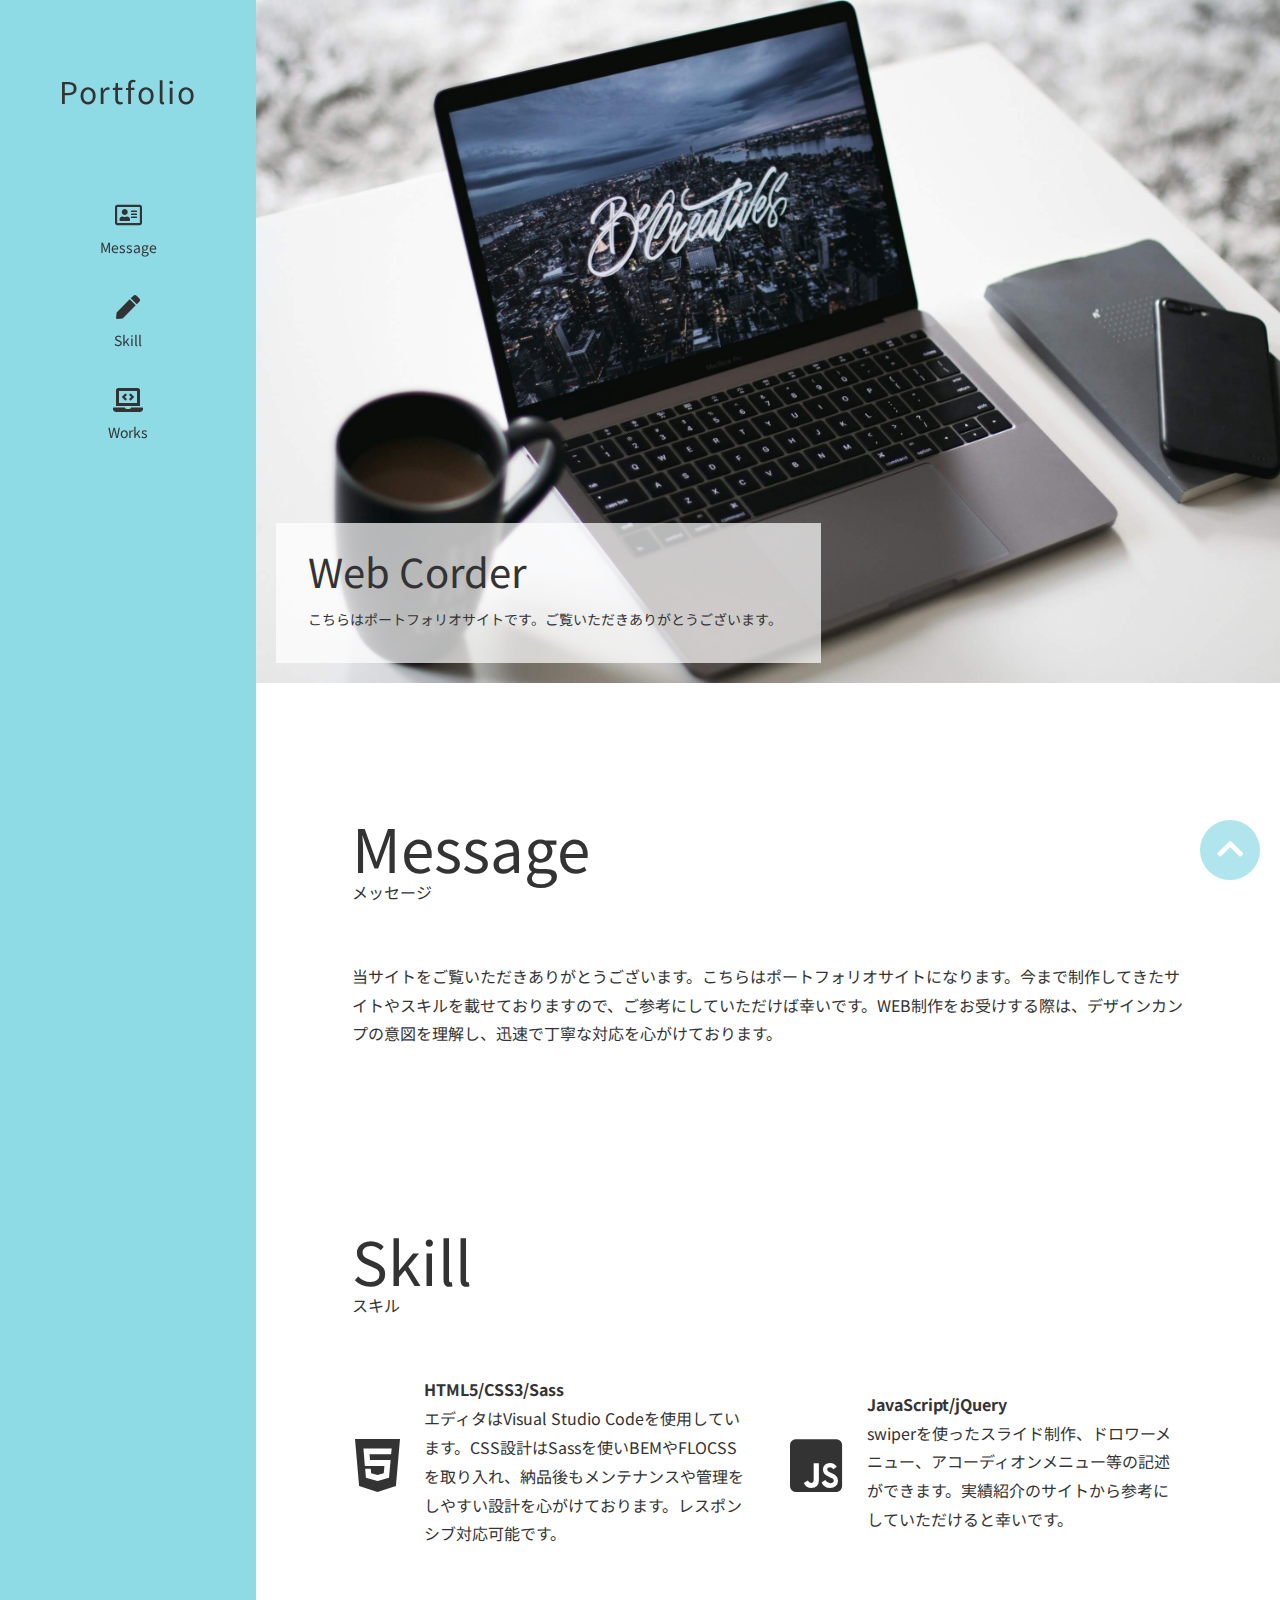
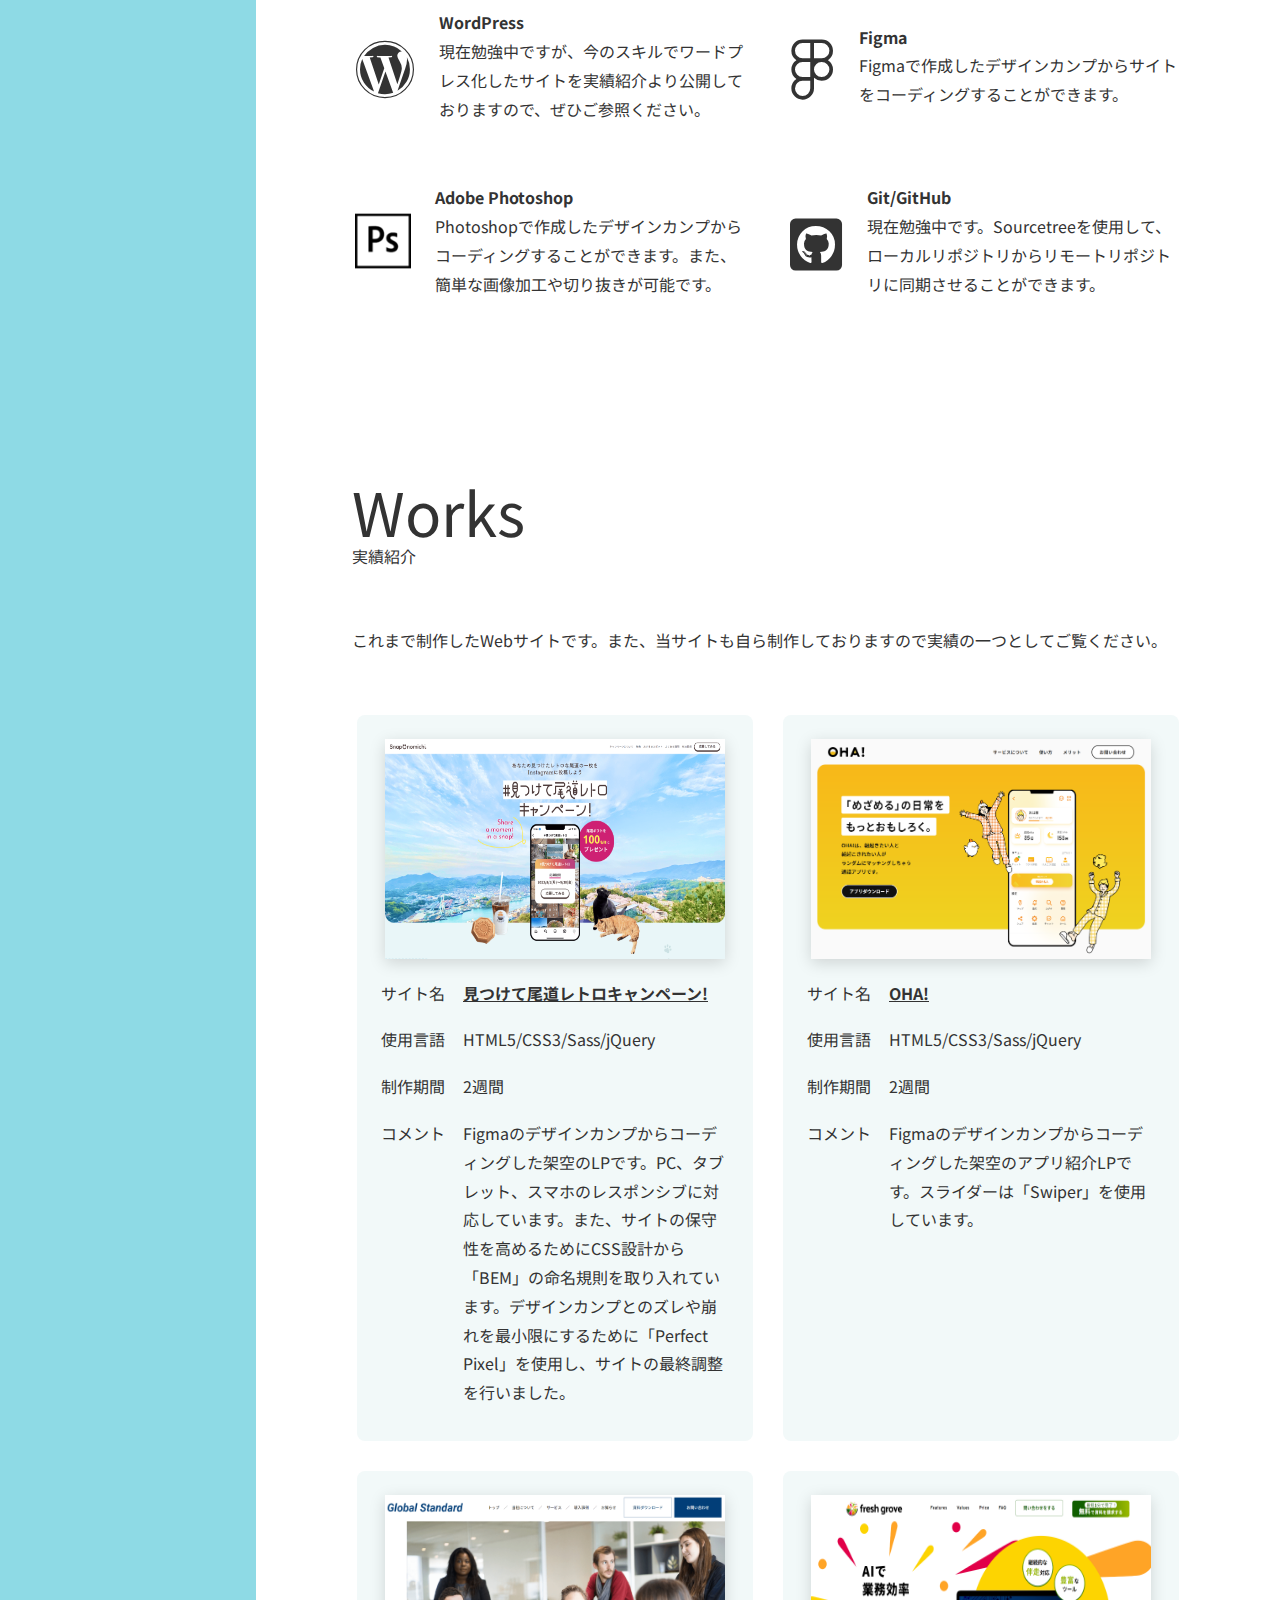
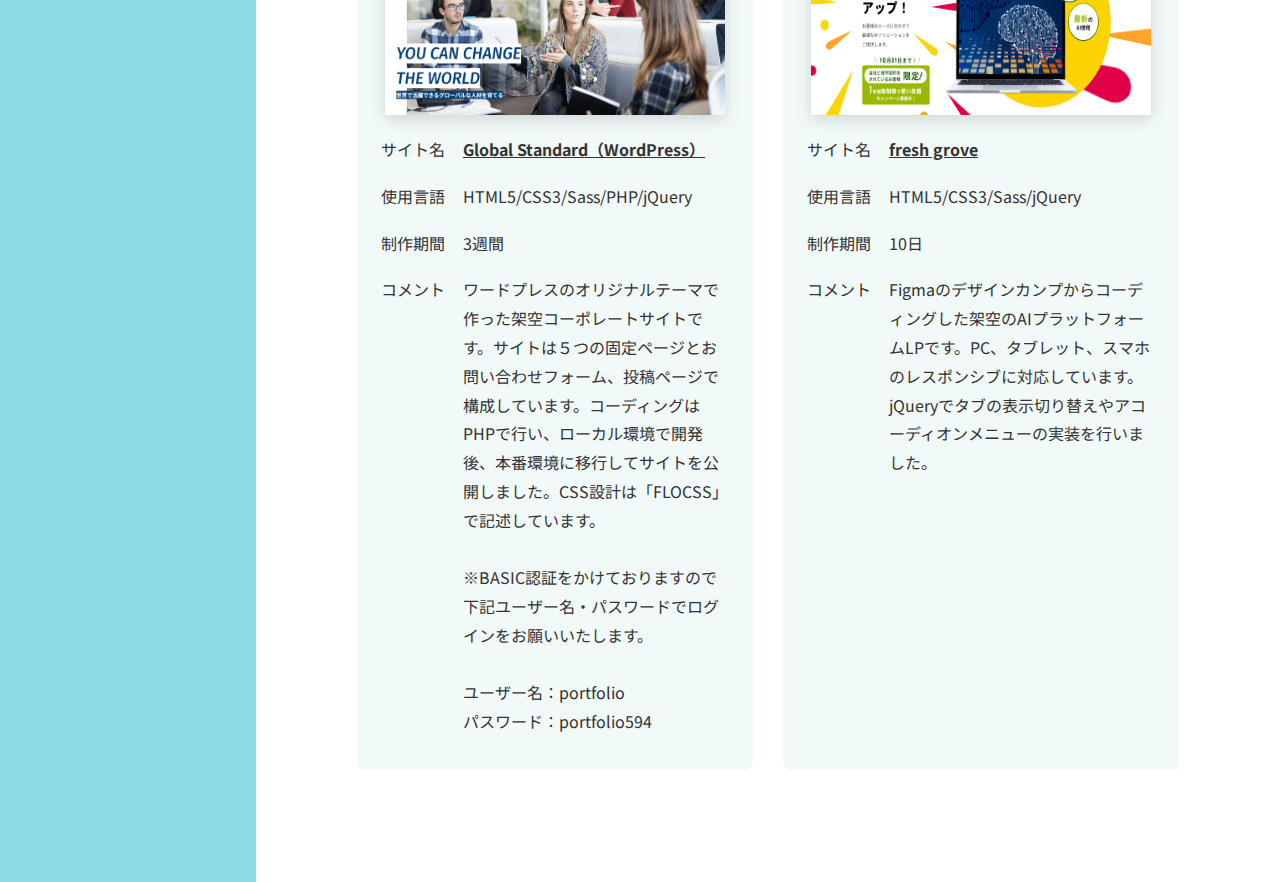
==== index.html @ 55353af0 "Add files via upload" ====
<!DOCTYPE html>
<html lang="ja">
<head>
  <meta charset="UTF-8">
  <meta name="viewport" content="width=device-width, initial-scale=1.0">
  <meta name="robots" content="noindex">
  <meta name="description" content="">
  <title>ポートフォリオサイト</title>
  <!-- OGP -->
  <!-- <meta property="og:url" content="ページのURL">
  <meta property="og:title" content="#見つけて尾道レトロキャンペーン!">
  <meta property="og:description" content="あなたの見つけたレトロな尾道の一枚をInstagramに投稿しよう">
  <meta property="og:type" content="website">
  <meta property="og:image" content="./img/OGP.png"> -->
  <!-- favicon -->
  <link rel="icon" href="favicon.ico" />
  <!-- Google Fonts -->
  <link rel="preconnect" href="https://fonts.googleapis.com">
  <link rel="preconnect" href="https://fonts.gstatic.com" crossorigin>
  <link href="https://fonts.googleapis.com/css2?family=Fira+Sans:ital,wght@0,100;0,200;0,300;0,400;0,500;0,600;0,700;0,800;0,900;1,100;1,200;1,300;1,400;1,500;1,600;1,700;1,800;1,900&family=Noto+Sans+JP:wght@100..900&display=swap" rel="stylesheet">
  <!-- Font Awesome -->
  <link
  rel="stylesheet"
  href="http://use.fontawesome.com/releases/v5.8.2/css/all.css"
  />
<!-- style.css -->
<link rel="stylesheet" href="./style.css">
</head>
<body>
  <!-- p-sp-header -->
  <div class="p-sp-header">
    <div class="p-sp-header__logo">
      <h1>Portfolio</h1>
    </div>
    <div id="js-drawer-icon" class="p-sp-header__button">
      <span class="p-sp-header__bar"></span>
      <span class="p-sp-header__bar"></span>
      <span class="p-sp-header__bar"></span>
    </div>
  </div>
  <div class="p-sp-nav">
    <ul class="p-sp-nav__lists">
      <li class="p-sp-nav__list">
        <a href="#about" class="p-sp-nav__link">
          <span class="p-sp-nav__icon"><i class="far fa-address-card"></i></span><br>
          <span class="p-sp-nav__text">Message</span>
        </a>
      </li>
      <li class="p-sp-nav__list">
        <a href="#skill" class="p-sp-nav__link">
          <span class="p-sp-nav__icon"><i class="fas fa-pen"></i></span><br>
          <span class="p-sp-nav__text">Skill</span>
        </a>
      </li>
      <li class="p-sp-nav__list">
        <a href="#works" class="p-sp-nav__link">
          <span class="p-sp-nav__icon"><i class="fas fa-laptop-code"></i></span><br>
          <span class="p-sp-nav__text">Works</span>
        </a>
      </li>
      <!-- <li class="p-sp-nav__list">
        <a href="#" class="p-sp-nav__link">
          <span class="p-sp-nav__icon"><i class="fab fa-twitter"></i></span><br>
          <span class="p-sp-nav__text">Twitter</span>
        </a>
      </li> -->
    </ul>
  </div>
  <!-- p-header -->
  <div class="l-wrapper">
    <div class="l-side p-header">
      <div class="p-header__container">
        <a href="" class="p-header__logo">Portfolio</a>
        <div class="p-header__nav">
          <ul class="p-header__nav-lists">
            <li class="p-header__nav-list">
              <a href="#about" class="p-header__nav-link">
                <span class="p-header__icon"><i class="far fa-address-card"></i></span>
                <span class="p-header__nav-link-text">Message</span>
              </a>
            </li>
            <li class="p-header__nav-list">
              <a href="#skill" class="p-header__nav-link">
                <span class="p-header__icon"><i class="fas fa-pen"></i></span>
                <span class="p-header__nav-link-text">Skill</span>
              </a>
            </li>
            <li class="p-header__nav-list">
              <a href="#works" class="p-header__nav-link">
                <span class="p-header__icon"><i class="fas fa-laptop-code"></i></span>
                <span class="p-header__nav-link-text">Works</span>
              </a>
            </li>
            <!-- <li class="p-header__nav-list">
              <a href="#" class="p-header__nav-link">
                <span class="p-header__icon"><i class="fab fa-twitter"></i></span>
                <span class="p-header__nav-link-text">Twitter</span>
              </a>
            </li> -->
          </ul>
        </div>
      </div>
    </div>
    <div class="l-main">
      <!-- p-fv -->
      <section class="p-fv">
        <picture class="p-fv__picture">
          <source media="(min-width: 768px)" srcset="./img/fv.jpg">
          <img src="./img/sp/fv-sp.png" alt="ファーストビュー画像">
        </picture>
        <div class="p-fv__title">
          <div class="p-fv__text">
            <p class="p-fv__main-text">Web Corder</p>
            <p class="p-fv__sub-text">こちらはポートフォリオサイトです。<br class="u-hidden-pc">ご覧いただきありがとうございます。</p>
          </div>
        </div>
      </section>
      <!-- p-about -->
      <section id="about" class="p-about">
        <div class="p-about__inner l-inner">
          <h2 class="c-heading">
            <span class="c-heading__en">Message</span><br>
            <!-- <span class="c-heading__ja">ご依頼をお考えの方へ</span> -->
            <span class="c-heading__ja">メッセージ</span>
          </h2>
          <p class="p-about__text">
            当サイトをご覧いただきありがとうございます。こちらはポートフォリオサイトになります。今まで制作してきたサイトやスキルを載せておりますので、ご参考にしていただけば幸いです。WEB制作をお受けする際は、デザインカンプの意図を理解し、迅速で丁寧な対応を心がけております。
          </p>
        </div>
      </section>
      <!-- p-skill -->
      <section id="skill" class="p-skill">
        <div class="p-skill__inner l-inner">
          <h2 class="c-heading">
            <span class="c-heading__en">Skill</span><br>
            <span class="c-heading__ja">スキル</span>
          </h2>
          <div class="p-skill__contents">
            <div class="p-skill__content">
              <div class="p-skill__icon"><i class="fab fa-html5"></i></div>
              <div class="p-skill__text-block">
                <p class="p-skill__heading">HTML5/CSS3/Sass</p>
                <p class="p-skill__text">エディタはVisual Studio Codeを使用しています。CSS設計はSassを使いBEMやFLOCSSを取り入れ、納品後もメンテナンスや管理をしやすい設計を心がけております。レスポンシブ対応可能です。
                </p>
              </div>
            </div>
            <div class="p-skill__content">
              <div class="p-skill__icon"><i class="fab fa-js-square"></i></div>
              <div class="p-skill__text-block">
                <p class="p-skill__heading">JavaScript/jQuery</p>
                <p class="p-skill__text">swiperを使ったスライド制作、ドロワーメニュー、アコーディオンメニュー等の記述ができます。実績紹介のサイトから参考にしていただけると幸いです。</p>
              </div>
            </div>
            <div class="p-skill__content">
              <div class="p-skill__icon"><i class="fab fa-wordpress"></i></div>
              <div class="p-skill__text-block">
                <p class="p-skill__heading">WordPress</p>
                <p class="p-skill__text">現在勉強中ですが、今のスキルでワードプレス化したサイトを実績紹介より公開しておりますので、ぜひご参照ください。</p>
              </div>
            </div>
            <div class="p-skill__content">
              <div class="p-skill__icon"><i class="fab fa-figma"></i></div>
              <div class="p-skill__text-block">
                <p class="p-skill__heading">Figma</p>
                <p class="p-skill__text">Figmaで作成したデザインカンプからサイトをコーディングすることができます。</p>
              </div>
            </div>
            <div class="p-skill__content">
              <div class="p-skill__img"><img src="./img/ps.png" alt="Photoshopのアイコン"></div>
              <div class="p-skill__text-block">
                <p class="p-skill__heading">Adobe Photoshop</p>
                <p class="p-skill__text">Photoshopで作成したデザインカンプからコーディングすることができます。また、簡単な画像加工や切り抜きが可能です。</p>
              </div>
            </div>
            <!-- <div class="p-skill__content">
              <div class="p-skill__img"><img src="./img/pr.png" alt="Premiereのアイコン"></div>
              <div class="p-skill__text-block">
                <p class="p-skill__heading">Adobe Premiere</p>
                <p class="p-skill__text">ここにテキストが入ります。ここにテキストが入ります。ここにテキストが入ります。ここにテキストが入ります。ここにテキストが入ります。ここにテキストが入ります。</p>
              </div>
            </div> -->
            <div class="p-skill__content">
              <div class="p-skill__icon"><i class="fab fa-github-square"></i></div>
              <div class="p-skill__text-block">
                <p class="p-skill__heading">Git/GitHub</p>
                <p class="p-skill__text">現在勉強中です。Sourcetreeを使用して、ローカルリポジトリからリモートリポジトリに同期させることができます。
                </p>
              </div>
            </div>
          </div>
        </div>
      </section>
      <!-- p-works -->
      <section id="works" class="p-works">
        <div class="p-works__inner l-inner">
          <h2 class="c-heading">
            <span class="c-heading__en">Works</span><br>
            <span class="c-heading__ja">実績紹介</span>
          </h2>
          <p class="p-works__message">
            これまで制作したWebサイトです。また、当サイトも自ら制作しておりますので実績の一つとしてご覧ください。
          </p>
          <div class="p-works__items">
            <div class="p-works__item">
              <a href="#" target="_blank" class="p-works__img"><img src="./img/site1.png" alt="実績1"></a>
              <div class="p-works__table-block">
                <table class="p-works__table">
                  <tr class="p-works__tr">
                    <th class="p-works__item-name">サイト名</th>
                    <th class="p-works__item-detail"><a href="#" target="_blank" class="p-works__link-underline">見つけて尾道レトロキャンペーン!</a></th>
                  </tr>
                  <tr class="p-works__tr">
                    <th class="p-works__item-name">使用言語</th>
                    <th class="p-works__item-detail">HTML5/CSS3/Sass/jQuery</th>
                  </tr>
                  <tr class="p-works__tr">
                    <th class="p-works__item-name">制作期間</th>
                    <th class="p-works__item-detail">2週間</th>
                  </tr>
                  <tr class="p-works__tr">
                    <th class="p-works__item-name">コメント</th>
                    <th class="p-works__item-detail">Figmaのデザインカンプからコーディングした架空のLPです。PC、タブレット、スマホのレスポンシブに対応しています。また、サイトの保守性を高めるためにCSS設計から「BEM」の命名規則を取り入れています。デザインカンプとのズレや崩れを最小限にするために「Perfect Pixel」を使用し、サイトの最終調整を行いました。</th>
                  </tr>
                </table>
              </div>
            </div>
            <div class="p-works__item">
              <a href="#" target="_blank" class="p-works__img"><img src="./img/site2.png" alt="実績2"></a>
              <div class="p-works__table-block">
                <table class="p-works__table">
                  <tr class="p-works__tr">
                    <th class="p-works__item-name">サイト名</th>
                    <th class="p-works__item-detail"><a href="#" target="_blank" class="p-works__link-underline">OHA!</a></th>
                  </tr>
                  <tr class="p-works__tr">
                    <th class="p-works__item-name">使用言語</th>
                    <th class="p-works__item-detail">HTML5/CSS3/Sass/jQuery</th>
                  </tr>
                  <tr class="p-works__tr">
                    <th class="p-works__item-name">制作期間</th>
                    <th class="p-works__item-detail">2週間</th>
                  </tr>
                  <tr class="p-works__tr">
                    <th class="p-works__item-name">コメント</th>
                    <th class="p-works__item-detail">Figmaのデザインカンプからコーディングした架空のアプリ紹介LPです。スライダーは「Swiper」を使用しています。</th>
                  </tr>
                </table>
              </div>
            </div>
            <div class="p-works__item">
              <a href="https://portfolio303.com/" target="_blank" class="p-works__img"><img src="./img/site3.png" alt="実績3"></a>
              <div class="p-works__table-block">
                <table class="p-works__table">
                  <tr class="p-works__tr">
                    <th class="p-works__item-name">サイト名</th>
                    <th class="p-works__item-detail "><a href="https://portfolio303.com/"   class="p-works__link-underline" target="_blank">Global Standard（WordPress）</a></th>
                  </tr>
                  <tr class="p-works__tr">
                    <th class="p-works__item-name">使用言語</th>
                    <th class="p-works__item-detail">HTML5/CSS3/Sass/PHP/jQuery</th>
                  </tr>
                  <tr class="p-works__tr">
                    <th class="p-works__item-name">制作期間</th>
                    <th class="p-works__item-detail">3週間</th>
                  </tr>
                  <tr class="p-works__tr">
                    <th class="p-works__item-name">コメント</th>
                    <th class="p-works__item-detail">ワードプレスのオリジナルテーマで作った架空コーポレートサイトです。サイトは５つの固定ページとお問い合わせフォーム、投稿ページで構成しています。コーディングはPHPで行い、ローカル環境で開発後、本番環境に移行してサイトを公開しました。CSS設計は「FLOCSS」で記述しています。<br><br>※BASIC認証をかけておりますので下記ユーザー名・パスワードでログインをお願いいたします。<br><br>ユーザー名：portfolio<br>パスワード：portfolio594</th>
                  </tr>
                </table>
              </div>
            </div>
            <div class="p-works__item">
              <a href="#" target="_blank" class="p-works__img"><img src="./img/site4.png" alt="実績4"></a>
              <div class="p-works__table-block">
                <table class="p-works__table">
                  <tr class="p-works__tr">
                    <th class="p-works__item-name">サイト名</th>
                    <th class="p-works__item-detail "><a href="#" target="_blank" class="p-works__link-underline">fresh grove</a></th>
                  </tr>
                  <tr class="p-works__tr">
                    <th class="p-works__item-name">使用言語</th>
                    <th class="p-works__item-detail">HTML5/CSS3/Sass/jQuery</th>
                  </tr>
                  <tr class="p-works__tr">
                    <th class="p-works__item-name">制作期間</th>
                    <th class="p-works__item-detail">10日</th>
                  </tr>
                  <tr class="p-works__tr">
                    <th class="p-works__item-name">コメント</th>
                    <th class="p-works__item-detail">Figmaのデザインカンプからコーディングした架空のAIプラットフォームLPです。PC、タブレット、スマホのレスポンシブに対応しています。jQueryでタブの表示切り替えやアコーディオンメニューの実装を行いました。</th>
                  </tr>
                </table>
              </div>
            </div>
          </div>
        </div>
      </section>
    </div>
  </div>

  <div class="c-to-top-button">
    <a href="#" class="c-to-top-button__icon"><i class="fas fa-chevron-up"></i></a>
  </div>




  <!-- jquery -->
  <script src="https://ajax.googleapis.com/ajax/libs/jquery/3.7.1/jquery.min.js"></script>
  <!-- script.js -->
  <script src="./js/script.js"></script>
</body>
</html>
---- style.css ----
*,
*::before,
*::after {
  -webkit-box-sizing: border-box;
          box-sizing: border-box;
}

html,
body,
h1,
h2,
h3,
h4,
h5,
h6,
ul,
ol,
dl,
li,
dt,
dd,
p,
div,
span,
img,
a,
table,
tr,
th,
td {
  margin: 0;
  padding: 0;
  border: 0;
  font-weight: normal;
  font-size: 100%;
  vertical-align: baseline;
}

header,
footer,
nav,
section,
article,
main,
aside,
figure,
figcaption {
  display: block;
}

ol,
ul {
  list-style: none;
}

img {
  max-width: 100%;
  height: auto;
  vertical-align: middle;
}

a {
  color: inherit;
  text-decoration: none;
}

button {
  margin: 0;
  padding: 0;
  border: none;
  -webkit-box-shadow: none;
          box-shadow: none;
  background: transparent;
  cursor: pointer;
  font: inherit;
}

input,
select,
textarea {
  font: inherit;
  color: inherit;
  vertical-align: top;
}

body {
  color: #333;
  font-family: "Noto Sans JP", sans-serif;
  font-size: 16px;
  font-weight: 500;
  line-height: 1.8;
}

img {
  max-width: 100%;
  height: auto;
}

a {
  color: inherit;
}

.l-inner {
  max-width: 960px;
  margin-left: auto;
  margin-right: auto;
  padding: 48px 64px;
}
@media screen and (max-width: 767px) {
  .l-inner {
    padding-left: 10px;
    padding-right: 10px;
  }
}

.l-wrapper {
  display: -webkit-box;
  display: -ms-flexbox;
  display: flex;
}

.l-main {
  -ms-flex-preferred-size: 80%;
      flex-basis: 80%;
  padding-bottom: 64px;
  margin-left: auto;
  margin-right: auto;
}
@media screen and (max-width: 767px) {
  .l-main {
    width: 100%;
    -ms-flex-preferred-size: content;
        flex-basis: content;
  }
}

.l-side {
  -ms-flex-preferred-size: 20%;
      flex-basis: 20%;
  position: relative;
  padding: 50px 20px;
  background-color: #8edae5;
}
@media screen and (max-width: 767px) {
  .l-side {
    display: none;
  }
}

.c-heading {
  line-height: 1.2;
}

.c-heading__en {
  font-size: 60px;
}

.c-to-top-button {
  position: fixed;
  right: 20px;
  bottom: 20px;
  width: 60px;
  height: 60px;
  background-color: rgba(142, 218, 229, 0.7);
  -webkit-transition: all 0.3s;
  transition: all 0.3s;
  border-radius: 50%;
  text-align: center;
}
.c-to-top-button:hover {
  opacity: 0.7;
  cursor: pointer;
}
@media screen and (max-width: 767px) {
  .c-to-top-button {
    right: 10px;
    bottom: 10px;
  }
}

.c-to-top-button__icon {
  font-size: 30px;
  color: #fff;
}

.p-sp-header {
  position: fixed;
  z-index: 10;
  top: 0;
  left: 0;
  right: 0;
  padding: 12px 20px;
  background-color: #8edae5;
  display: -webkit-box;
  display: -ms-flexbox;
  display: flex;
  -webkit-box-pack: justify;
      -ms-flex-pack: justify;
          justify-content: space-between;
}
@media screen and (min-width: 768px) and (max-width: 1099px) {
  .p-sp-header {
    display: none;
  }
}
@media screen and (min-width: 1100px) {
  .p-sp-header {
    display: none;
  }
}

.p-sp-header__logo h1 {
  font-size: 32px;
}

.p-sp-header__button {
  margin-top: 17px;
  width: 36px;
  height: 21px;
  position: relative;
}
.p-sp-header__button.is-checked .p-sp-header__bar:nth-of-type(1) {
  -webkit-transform: rotate(30deg);
          transform: rotate(30deg);
  top: 10px;
}
.p-sp-header__button.is-checked .p-sp-header__bar:nth-of-type(2) {
  display: none;
}
.p-sp-header__button.is-checked .p-sp-header__bar:nth-of-type(3) {
  -webkit-transform: rotate(-30deg);
          transform: rotate(-30deg);
  top: 10px;
}

.p-sp-header__bar {
  position: absolute;
  top: 0;
  right: 0;
  width: 36px;
  height: 3px;
  background-color: #333;
  border-radius: 6px;
  -webkit-transition: all 0.3s;
  transition: all 0.3s;
}
.p-sp-header__bar:nth-of-type(2) {
  top: 9px;
}
.p-sp-header__bar:nth-of-type(3) {
  top: 18px;
}

.p-sp-nav {
  width: 320px;
  height: 100%;
  position: fixed;
  top: 78px;
  right: 0;
  z-index: 10;
  background-color: #8edae5;
  padding: 64px 24px 10px;
  -webkit-transform: translateX(100%);
          transform: translateX(100%);
  -webkit-transition: -webkit-transform 0.3s linear;
  transition: -webkit-transform 0.3s linear;
  transition: transform 0.3s linear;
  transition: transform 0.3s linear, -webkit-transform 0.3s linear;
}
@media screen and (min-width: 768px) and (max-width: 1099px) {
  .p-sp-nav {
    display: none;
  }
}
@media screen and (min-width: 1100px) {
  .p-sp-nav {
    display: none;
  }
}
.p-sp-nav.is-checked {
  -webkit-transform: translateX(0);
          transform: translateX(0);
}

.p-sp-nav__list {
  text-align: center;
  margin-top: 32px;
}

.p-sp-nav__link {
  line-height: 0.1em;
}

.p-sp-nav__icon {
  font-size: 32px;
}

.p-sp-nav__text {
  font-size: 16px;
}

.p-header__container {
  width: 160px;
  margin: 0 auto;
  position: sticky;
  top: 50px;
}

.p-header__logo {
  display: block;
  font-size: 30px;
  text-align: center;
  padding: 14px 0;
  letter-spacing: 0.06em;
  -webkit-transition: all 0.3s;
  transition: all 0.3s;
}
.p-header__logo:hover {
  opacity: 0.6;
}

.p-header__nav {
  margin-top: 60px;
}

.p-header__nav-lists {
  text-align: center;
}

.p-header__nav-list {
  margin-top: 24px;
}

.p-header__nav-link {
  display: block;
  -webkit-transition: all 0.3s;
  transition: all 0.3s;
}
.p-header__nav-link:hover {
  opacity: 0.6;
}

.p-header__icon {
  display: block;
  font-size: 24px;
}

.p-header__nav-link-text {
  display: block;
  font-size: 14px;
}

.p-fv {
  position: relative;
}
@media screen and (max-width: 767px) {
  .p-fv {
    margin-top: 76px;
  }
}

.p-fv__title {
  position: absolute;
  bottom: 20px;
  left: 20px;
  width: 545px;
  height: 140px;
  background-color: rgba(255, 255, 255, 0.7);
  padding: 12px 32px;
}
@media screen and (max-width: 767px) {
  .p-fv__title {
    width: 90%;
  }
}

.p-fv__text {
  color: #333;
}

.p-fv__main-text {
  font-size: 40px;
}

.p-fv__sub-text {
  font-size: 14px;
}

.p-about {
  margin-top: 80px;
  margin-bottom: 80px;
}

.p-about__text {
  margin-top: 60px;
}

.p-skill__contents {
  margin-top: 60px;
  display: -webkit-box;
  display: -ms-flexbox;
  display: flex;
  -ms-flex-wrap: wrap;
      flex-wrap: wrap;
  gap: 60px 44px;
  -webkit-box-pack: center;
      -ms-flex-pack: center;
          justify-content: center;
}
@media screen and (min-width: 768px) and (max-width: 1076px) {
  .p-skill__contents {
    -ms-flex-wrap: nowrap;
        flex-wrap: nowrap;
    -webkit-box-orient: vertical;
    -webkit-box-direction: normal;
        -ms-flex-direction: column;
            flex-direction: column;
    gap: 0;
    gap: 24px;
    -webkit-box-pack: justify;
        -ms-flex-pack: justify;
            justify-content: space-between;
  }
}
@media screen and (max-width: 767px) {
  .p-skill__contents {
    -webkit-box-pack: justify;
        -ms-flex-pack: justify;
            justify-content: space-between;
  }
}

.p-skill__content {
  display: -webkit-box;
  display: -ms-flexbox;
  display: flex;
  max-width: 47%;
  gap: 24px;
  -webkit-box-align: center;
      -ms-flex-align: center;
          align-items: center;
}
@media screen and (min-width: 768px) and (max-width: 1076px) {
  .p-skill__content {
    max-width: 100%;
  }
}
@media screen and (max-width: 767px) {
  .p-skill__content {
    max-width: 100%;
  }
}

.p-skill__icon {
  font-size: 60px;
  width: 60px;
}

.p-skill__heading {
  font-weight: bold;
}

.p-skill__img {
  width: 160px;
}
@media screen and (min-width: 768px) and (max-width: 1076px) {
  .p-skill__img {
    width: 86px;
  }
}
@media screen and (max-width: 767px) {
  .p-skill__img {
    width: 86px;
  }
}
@media screen and (min-width: 375px) and (max-width: 449px) {
  .p-skill__img {
    width: 148px;
  }
}
@media screen and (max-width: 375px) {
  .p-skill__img {
    width: 148px;
  }
}
.p-works {
  margin-top: 80px;
}

.p-works__message {
  margin-top: 60px;
}

.p-works__items {
  margin-left: auto;
  margin-right: auto;
  margin-top: 60px;
  display: -webkit-box;
  display: -ms-flexbox;
  display: flex;
  -ms-flex-wrap: wrap;
      flex-wrap: wrap;
  -webkit-box-pack: center;
      -ms-flex-pack: center;
          justify-content: center;
  -webkit-box-align: start;
      -ms-flex-align: start;
          align-items: flex-start;
  gap: 30px;
}
@media screen and (max-width: 767px) {
  .p-works__items {
    -webkit-box-orient: vertical;
    -webkit-box-direction: normal;
        -ms-flex-direction: column;
            flex-direction: column;
  }
}

.p-works__item {
  width: 396px;
  background-color: #f2f9f9;
  display: -webkit-box;
  display: -ms-flexbox;
  display: flex;
  -webkit-box-orient: vertical;
  -webkit-box-direction: normal;
      -ms-flex-direction: column;
          flex-direction: column;
  -webkit-box-pack: start;
      -ms-flex-pack: start;
          justify-content: flex-start;
  gap: 10px;
  padding: 24px 14px;
  border-radius: 8px;
}
@media screen and (max-width: 767px) {
  .p-works__item {
    width: 100%;
  }
}
.p-works__item:nth-child(2) {
  height: 726px;
}
@media screen and (max-width: 767px) {
  .p-works__item:nth-child(2) {
    height: auto;
  }
}
.p-works__item:nth-child(4) {
  height: 899px;
}
@media screen and (max-width: 767px) {
  .p-works__item:nth-child(4) {
    height: auto;
  }
}

.p-works__img {
  display: block;
  width: 100%;
  -webkit-transition: all 0.3s;
  transition: all 0.3s;
  text-align: center;
}
.p-works__img img {
  width: 340px;
  height: 220px;
  -webkit-box-shadow: 0 4px 15px 0 rgba(0, 0, 0, 0.15);
          box-shadow: 0 4px 15px 0 rgba(0, 0, 0, 0.15);
}
.p-works__img:hover {
  opacity: 0.7;
}

.p-works__table-block {
  width: 100%;
}

.p-works__table {
  width: 100%;
}

.p-works__item-name {
  white-space: nowrap;
  padding: 8px;
}

.p-works__item-detail {
  text-align: left;
  padding: 8px;
}
@media screen and (max-width: 767px) {
  .p-works__item-detail {
    font-size: 14px;
  }
}

.p-works__link-underline {
  text-decoration-line: underline;
  font-weight: bold;
  -webkit-transition: all 0.3s;
  transition: all 0.3s;
}
.p-works__link-underline:hover {
  opacity: 0.7;
}

@media screen and (min-width: 1100px) {
  .u-hidden-pc {
    display: none;
  }
}

@media screen and (max-width: 767px) {
  .u-hidden-sp {
    display: none;
  }
}

@media screen and (min-width: 768px) and (max-width: 1099px) {
  .u-hidden-tab {
    display: none;
  }
}
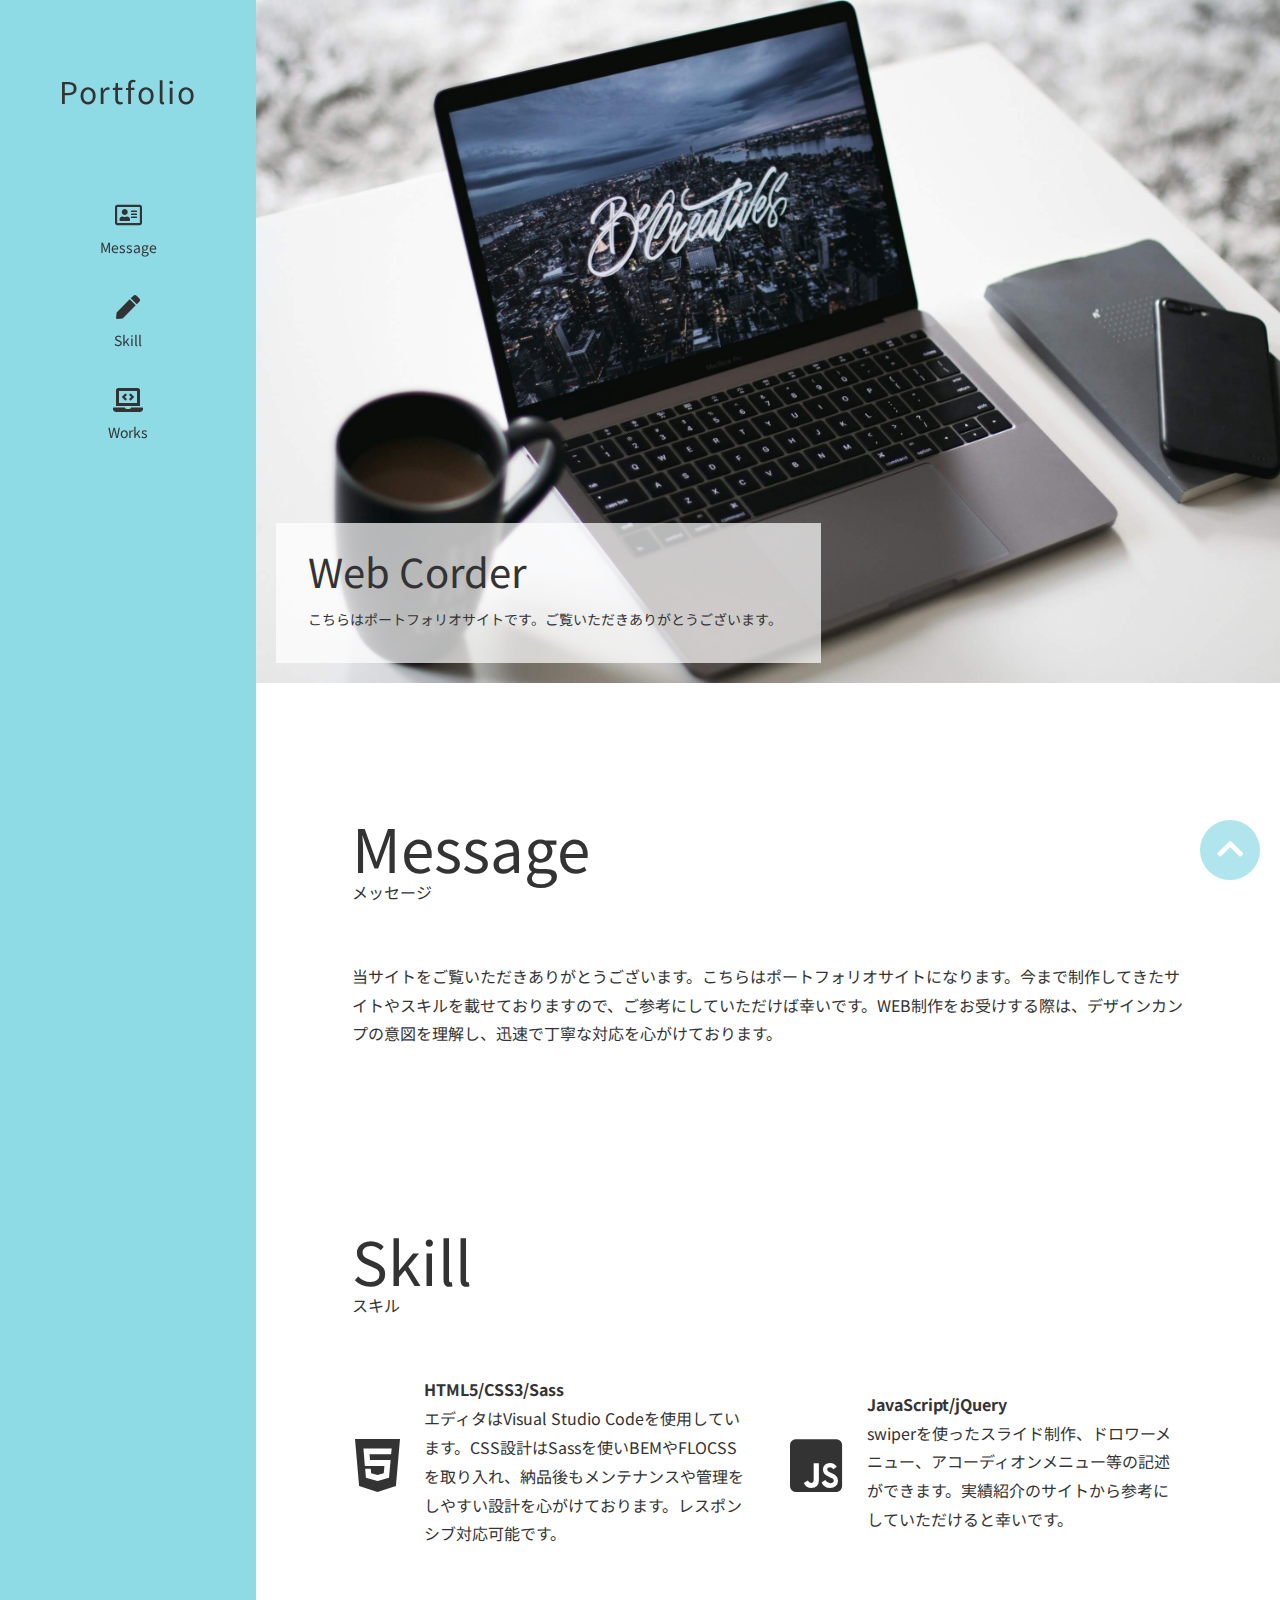
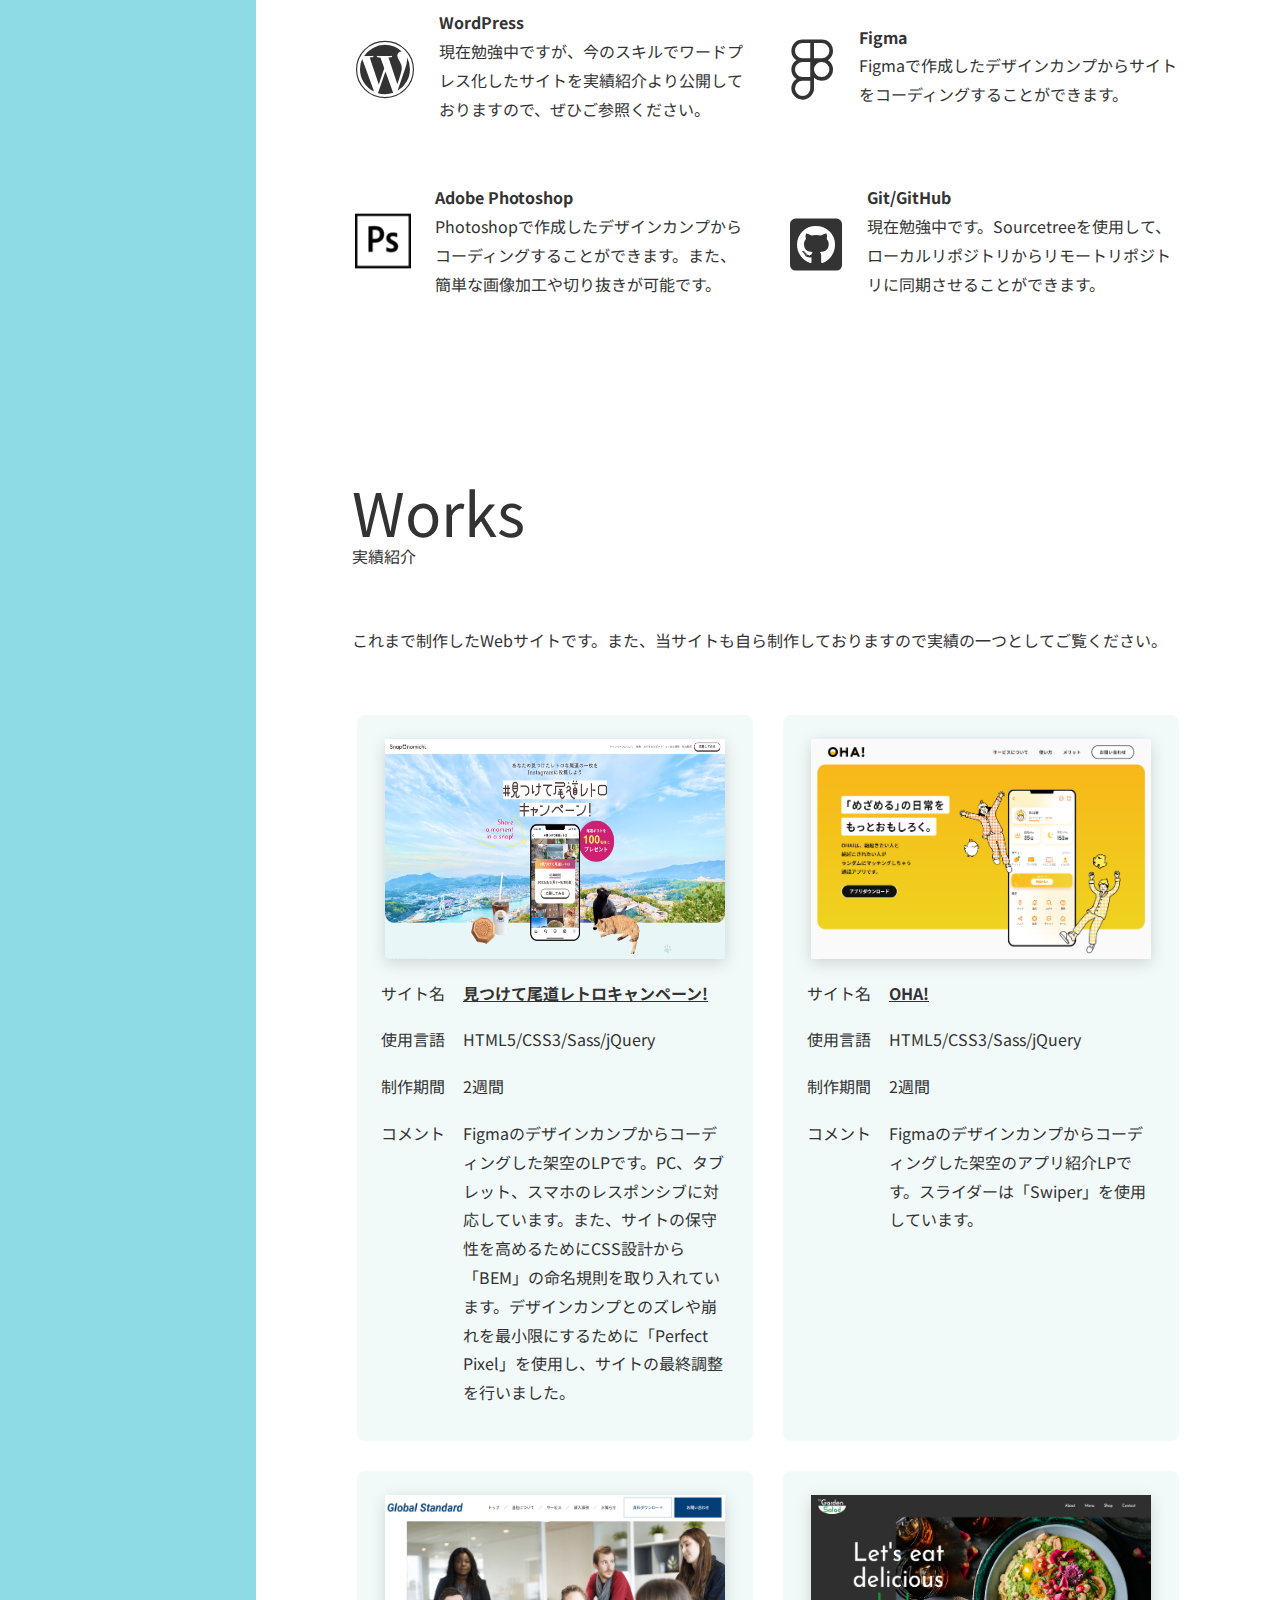
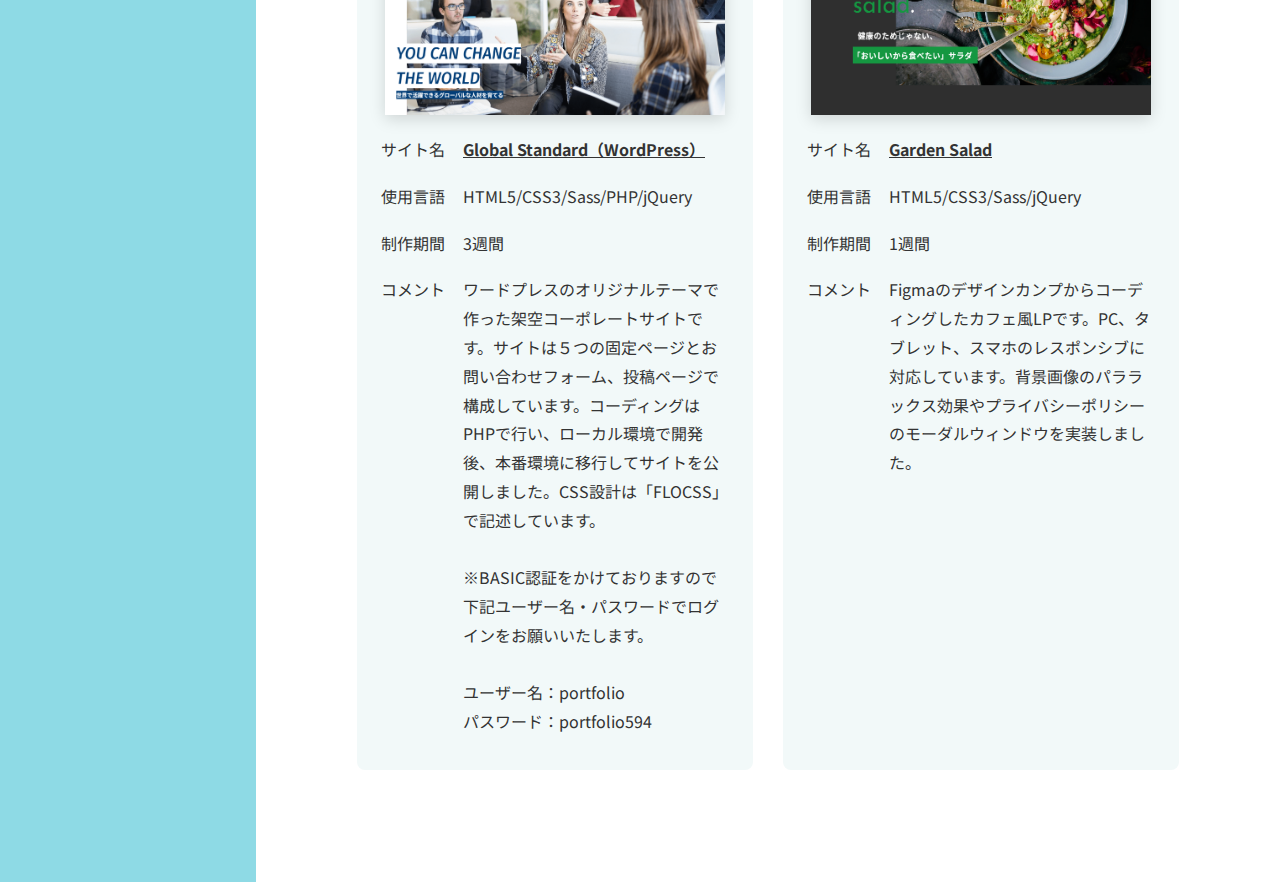
==== commit 41ef8b7e: "Add files via upload" ====
--- a/index.html
+++ b/index.html
@@ -19,10 +19,11 @@
   <link rel="preconnect" href="https://fonts.gstatic.com" crossorigin>
   <link href="https://fonts.googleapis.com/css2?family=Fira+Sans:ital,wght@0,100;0,200;0,300;0,400;0,500;0,600;0,700;0,800;0,900;1,100;1,200;1,300;1,400;1,500;1,600;1,700;1,800;1,900&family=Noto+Sans+JP:wght@100..900&display=swap" rel="stylesheet">
   <!-- Font Awesome -->
-  <link
+  <!-- <link
   rel="stylesheet"
   href="http://use.fontawesome.com/releases/v5.8.2/css/all.css"
-  />
+  /> -->
+  <link rel ="stylesheet" href="https://cdnjs.cloudflare.com/ajax/libs/font-awesome/5.15.4/css/all.min.css">
 <!-- style.css -->
 <link rel="stylesheet" href="./style.css">
 </head>
@@ -202,12 +203,12 @@
           </p>
           <div class="p-works__items">
             <div class="p-works__item">
-              <a href="#" target="_blank" class="p-works__img"><img src="./img/site1.png" alt="実績1"></a>
+              <a href="https://portfolio975.github.io/snap-onomichi/" target="_blank" class="p-works__img"><img src="./img/site1.png" alt="実績1"></a>
               <div class="p-works__table-block">
                 <table class="p-works__table">
                   <tr class="p-works__tr">
                     <th class="p-works__item-name">サイト名</th>
-                    <th class="p-works__item-detail"><a href="#" target="_blank" class="p-works__link-underline">見つけて尾道レトロキャンペーン!</a></th>
+                    <th class="p-works__item-detail"><a href="https://portfolio975.github.io/snap-onomichi/" target="_blank" class="p-works__link-underline">見つけて尾道レトロキャンペーン!</a></th>
                   </tr>
                   <tr class="p-works__tr">
                     <th class="p-works__item-name">使用言語</th>
@@ -225,12 +226,12 @@
               </div>
             </div>
             <div class="p-works__item">
-              <a href="#" target="_blank" class="p-works__img"><img src="./img/site2.png" alt="実績2"></a>
+              <a href="https://portfolio975.github.io/oha/" target="_blank" class="p-works__img"><img src="./img/site2.png" alt="実績2"></a>
               <div class="p-works__table-block">
                 <table class="p-works__table">
                   <tr class="p-works__tr">
                     <th class="p-works__item-name">サイト名</th>
-                    <th class="p-works__item-detail"><a href="#" target="_blank" class="p-works__link-underline">OHA!</a></th>
+                    <th class="p-works__item-detail"><a href="https://portfolio975.github.io/oha/" target="_blank" class="p-works__link-underline">OHA!</a></th>
                   </tr>
                   <tr class="p-works__tr">
                     <th class="p-works__item-name">使用言語</th>
@@ -271,12 +272,12 @@
               </div>
             </div>
             <div class="p-works__item">
-              <a href="#" target="_blank" class="p-works__img"><img src="./img/site4.png" alt="実績4"></a>
+              <a href="https://portfolio975.github.io/garden-salad/" target="_blank" class="p-works__img"><img src="./img/site5.png" alt="実績5"></a>
               <div class="p-works__table-block">
                 <table class="p-works__table">
                   <tr class="p-works__tr">
                     <th class="p-works__item-name">サイト名</th>
-                    <th class="p-works__item-detail "><a href="#" target="_blank" class="p-works__link-underline">fresh grove</a></th>
+                    <th class="p-works__item-detail "><a href="https://portfolio975.github.io/garden-salad/" target="_blank" class="p-works__link-underline">Garden Salad</a></th>
                   </tr>
                   <tr class="p-works__tr">
                     <th class="p-works__item-name">使用言語</th>
@@ -284,11 +285,11 @@
                   </tr>
                   <tr class="p-works__tr">
                     <th class="p-works__item-name">制作期間</th>
-                    <th class="p-works__item-detail">10日</th>
+                    <th class="p-works__item-detail">1週間</th>
                   </tr>
                   <tr class="p-works__tr">
                     <th class="p-works__item-name">コメント</th>
-                    <th class="p-works__item-detail">Figmaのデザインカンプからコーディングした架空のAIプラットフォームLPです。PC、タブレット、スマホのレスポンシブに対応しています。jQueryでタブの表示切り替えやアコーディオンメニューの実装を行いました。</th>
+                    <th class="p-works__item-detail">Figmaのデザインカンプからコーディングしたカフェ風LPです。PC、タブレット、スマホのレスポンシブに対応しています。背景画像のパララックス効果やプライバシーポリシーのモーダルウィンドウを実装しました。</th>
                   </tr>
                 </table>
               </div>
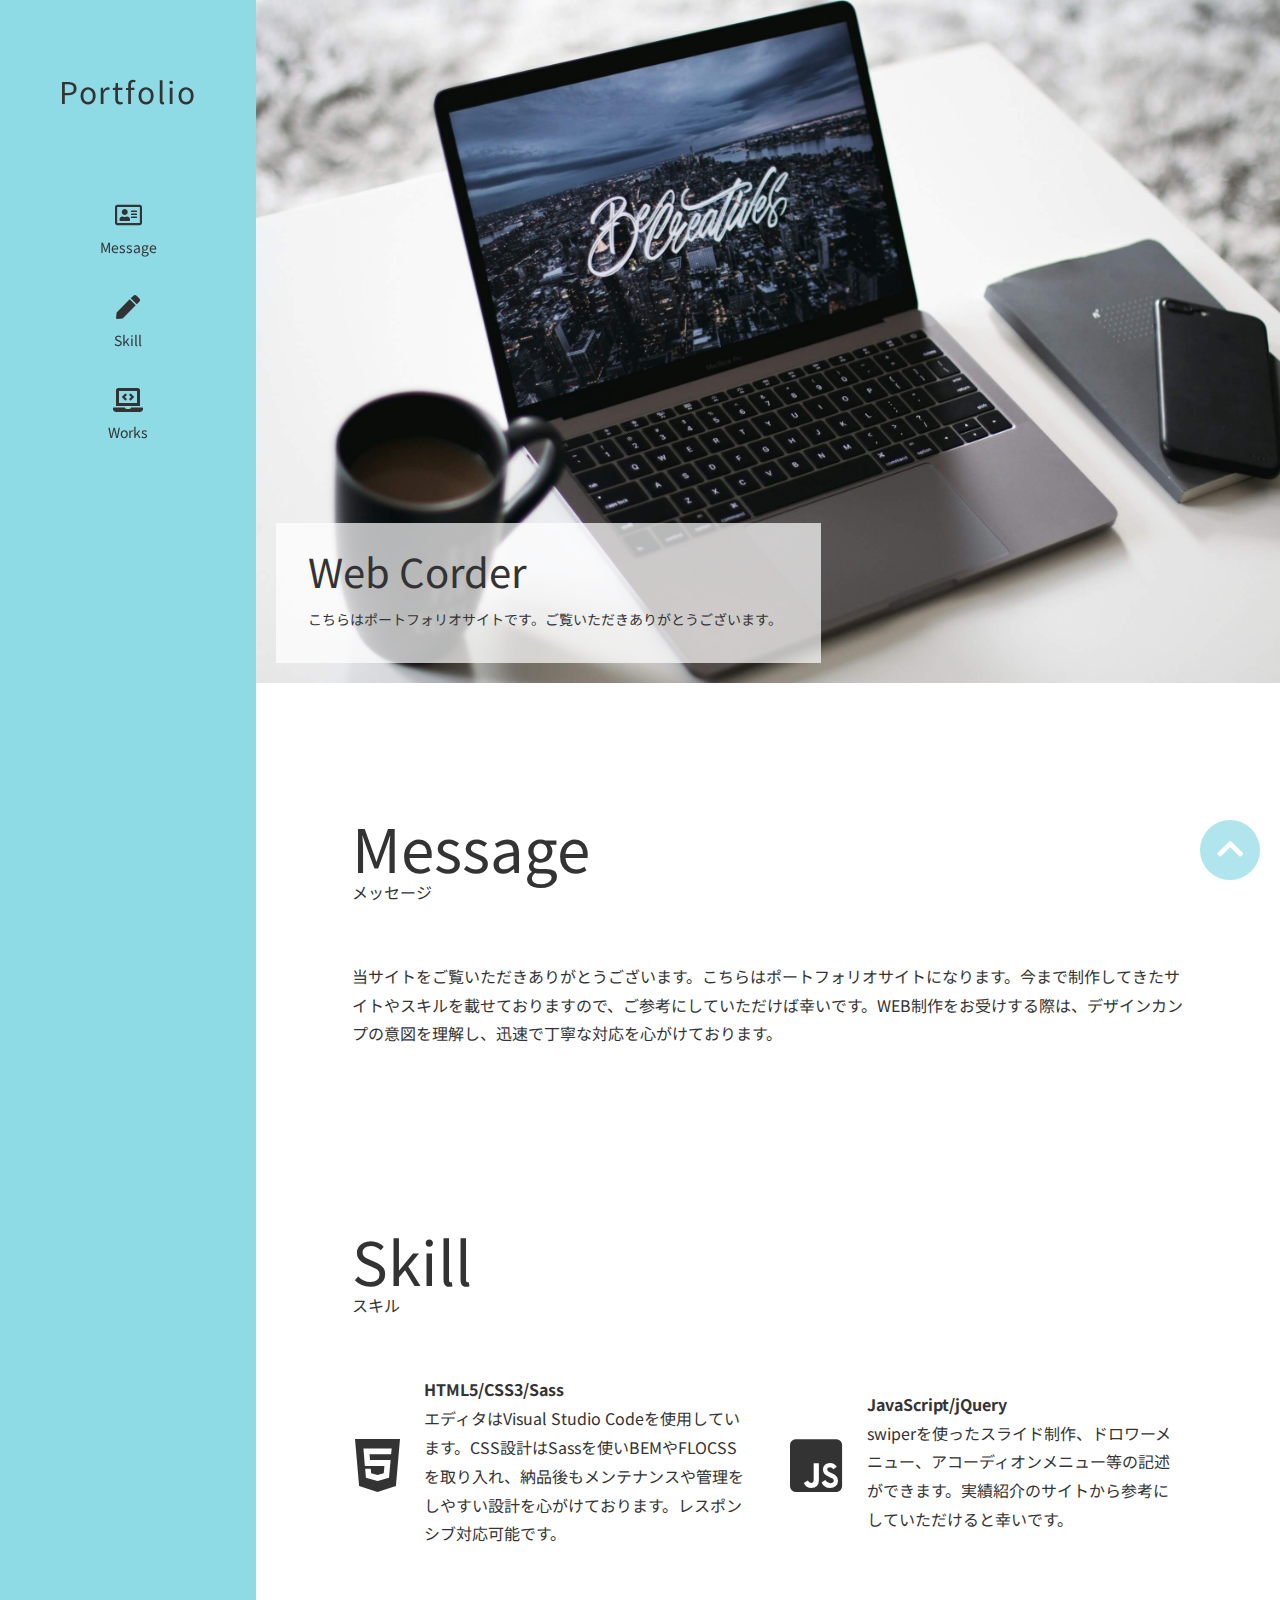
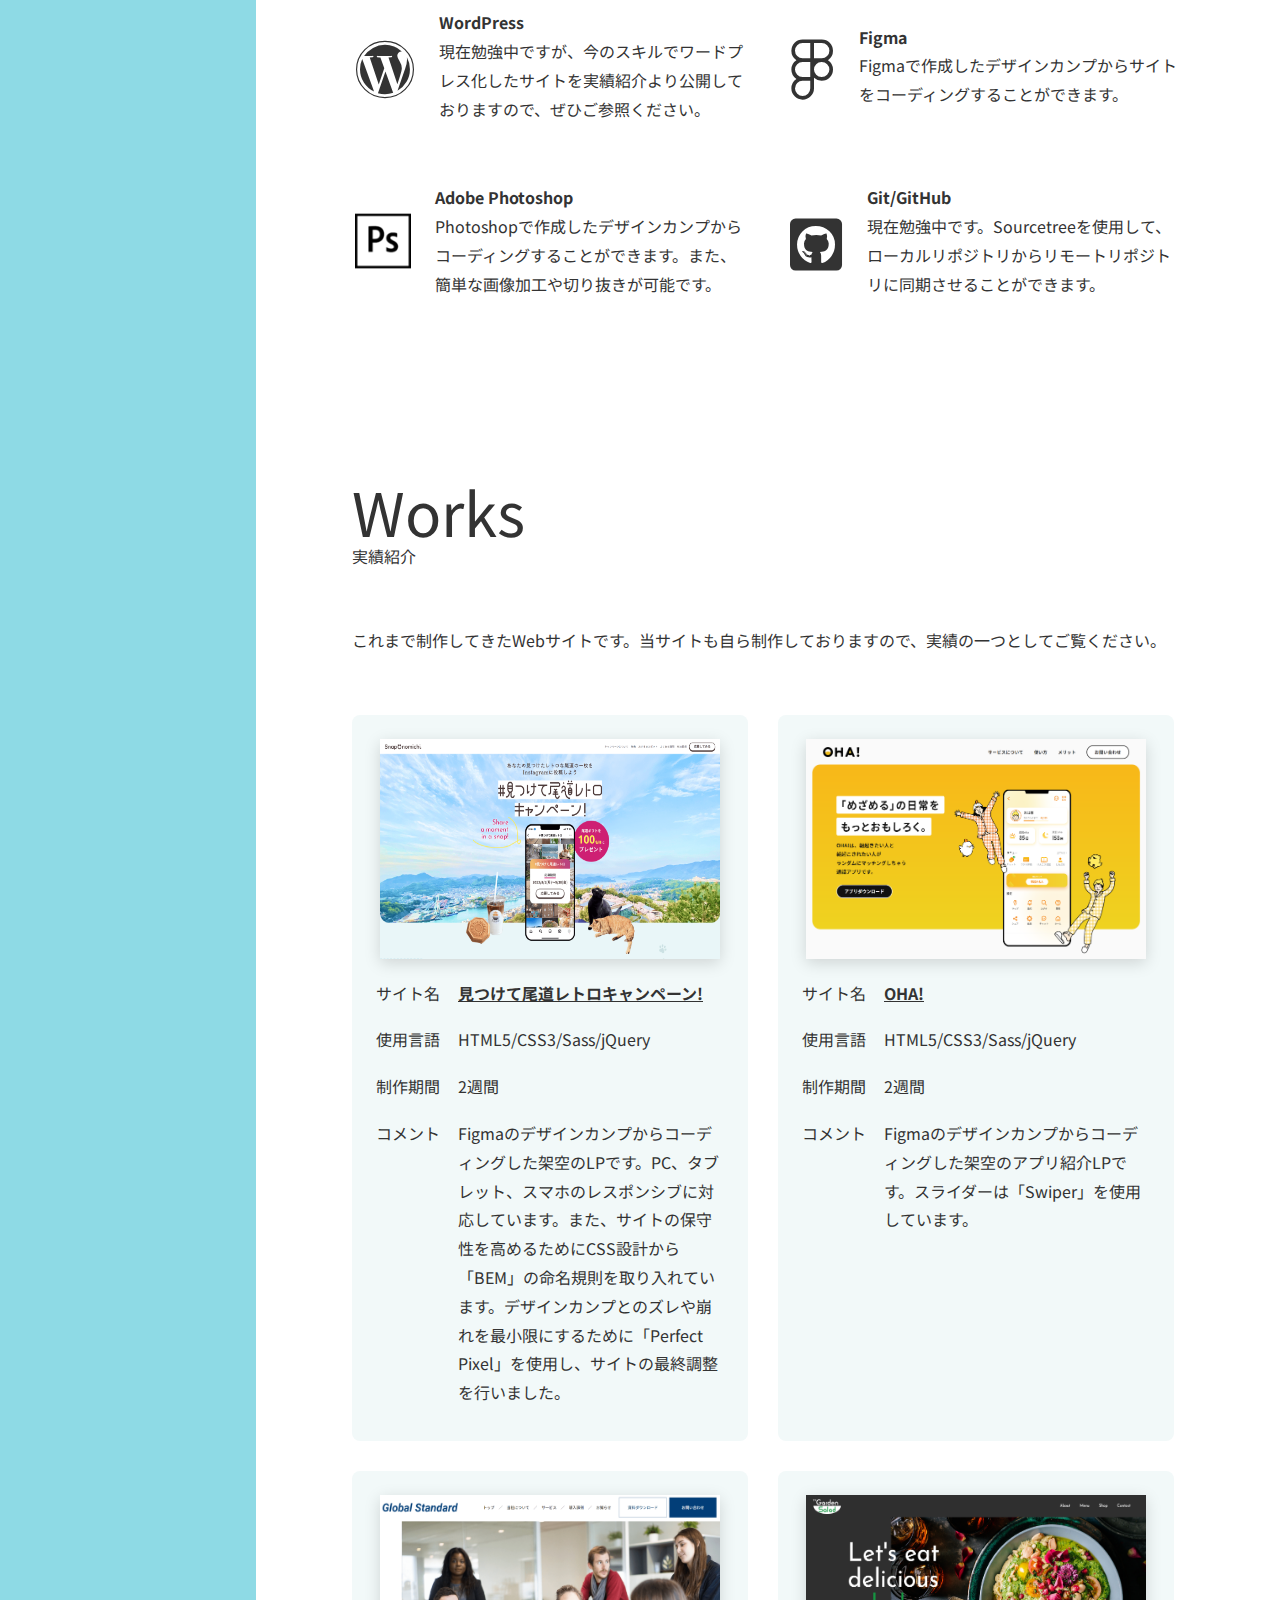
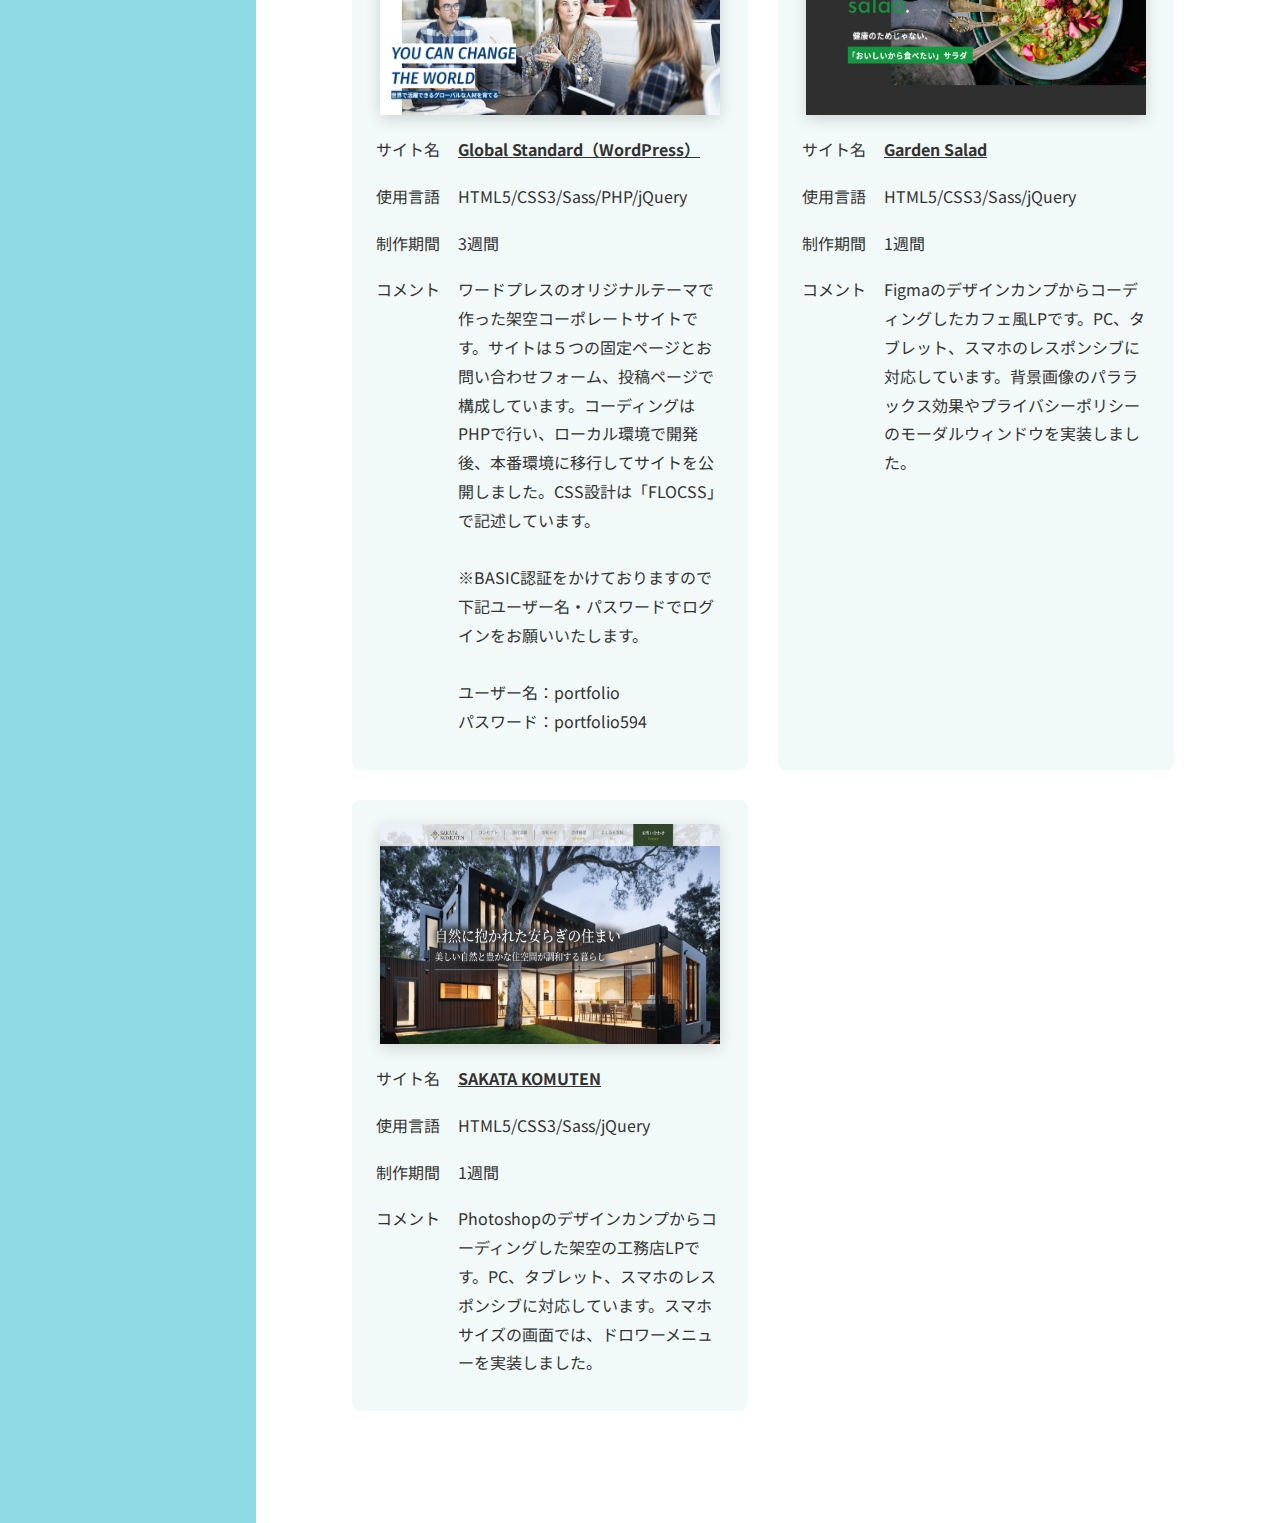
==== commit a304f82f: "Add files via upload" ====
--- a/index.html
+++ b/index.html
@@ -199,7 +199,7 @@
             <span class="c-heading__ja">実績紹介</span>
           </h2>
           <p class="p-works__message">
-            これまで制作したWebサイトです。また、当サイトも自ら制作しておりますので実績の一つとしてご覧ください。
+            これまで制作してきたWebサイトです。当サイトも自ら制作しておりますので、実績の一つとしてご覧ください。
           </p>
           <div class="p-works__items">
             <div class="p-works__item">
@@ -290,6 +290,29 @@
                   <tr class="p-works__tr">
                     <th class="p-works__item-name">コメント</th>
                     <th class="p-works__item-detail">Figmaのデザインカンプからコーディングしたカフェ風LPです。PC、タブレット、スマホのレスポンシブに対応しています。背景画像のパララックス効果やプライバシーポリシーのモーダルウィンドウを実装しました。</th>
+                  </tr>
+                </table>
+              </div>
+            </div>
+            <div class="p-works__item">
+              <a href="https://portfolio975.github.io/sakata-komuten/" target="_blank" class="p-works__img"><img src="./img/site6.png" alt="実績6"></a>
+              <div class="p-works__table-block">
+                <table class="p-works__table">
+                  <tr class="p-works__tr">
+                    <th class="p-works__item-name">サイト名</th>
+                    <th class="p-works__item-detail "><a href="https://portfolio975.github.io/sakata-komuten/" target="_blank" class="p-works__link-underline">SAKATA KOMUTEN</a></th>
+                  </tr>
+                  <tr class="p-works__tr">
+                    <th class="p-works__item-name">使用言語</th>
+                    <th class="p-works__item-detail">HTML5/CSS3/Sass/jQuery</th>
+                  </tr>
+                  <tr class="p-works__tr">
+                    <th class="p-works__item-name">制作期間</th>
+                    <th class="p-works__item-detail">1週間</th>
+                  </tr>
+                  <tr class="p-works__tr">
+                    <th class="p-works__item-name">コメント</th>
+                    <th class="p-works__item-detail">Photoshopのデザインカンプからコーディングした架空の工務店LPです。PC、タブレット、スマホのレスポンシブに対応しています。スマホサイズの画面では、ドロワーメニューを実装しました。</th>
                   </tr>
                 </table>
               </div>
--- a/style.css
+++ b/style.css
@@ -500,9 +500,9 @@
   display: flex;
   -ms-flex-wrap: wrap;
       flex-wrap: wrap;
-  -webkit-box-pack: center;
-      -ms-flex-pack: center;
-          justify-content: center;
+  -webkit-box-pack: start;
+      -ms-flex-pack: start;
+          justify-content: flex-start;
   -webkit-box-align: start;
       -ms-flex-align: start;
           align-items: flex-start;
